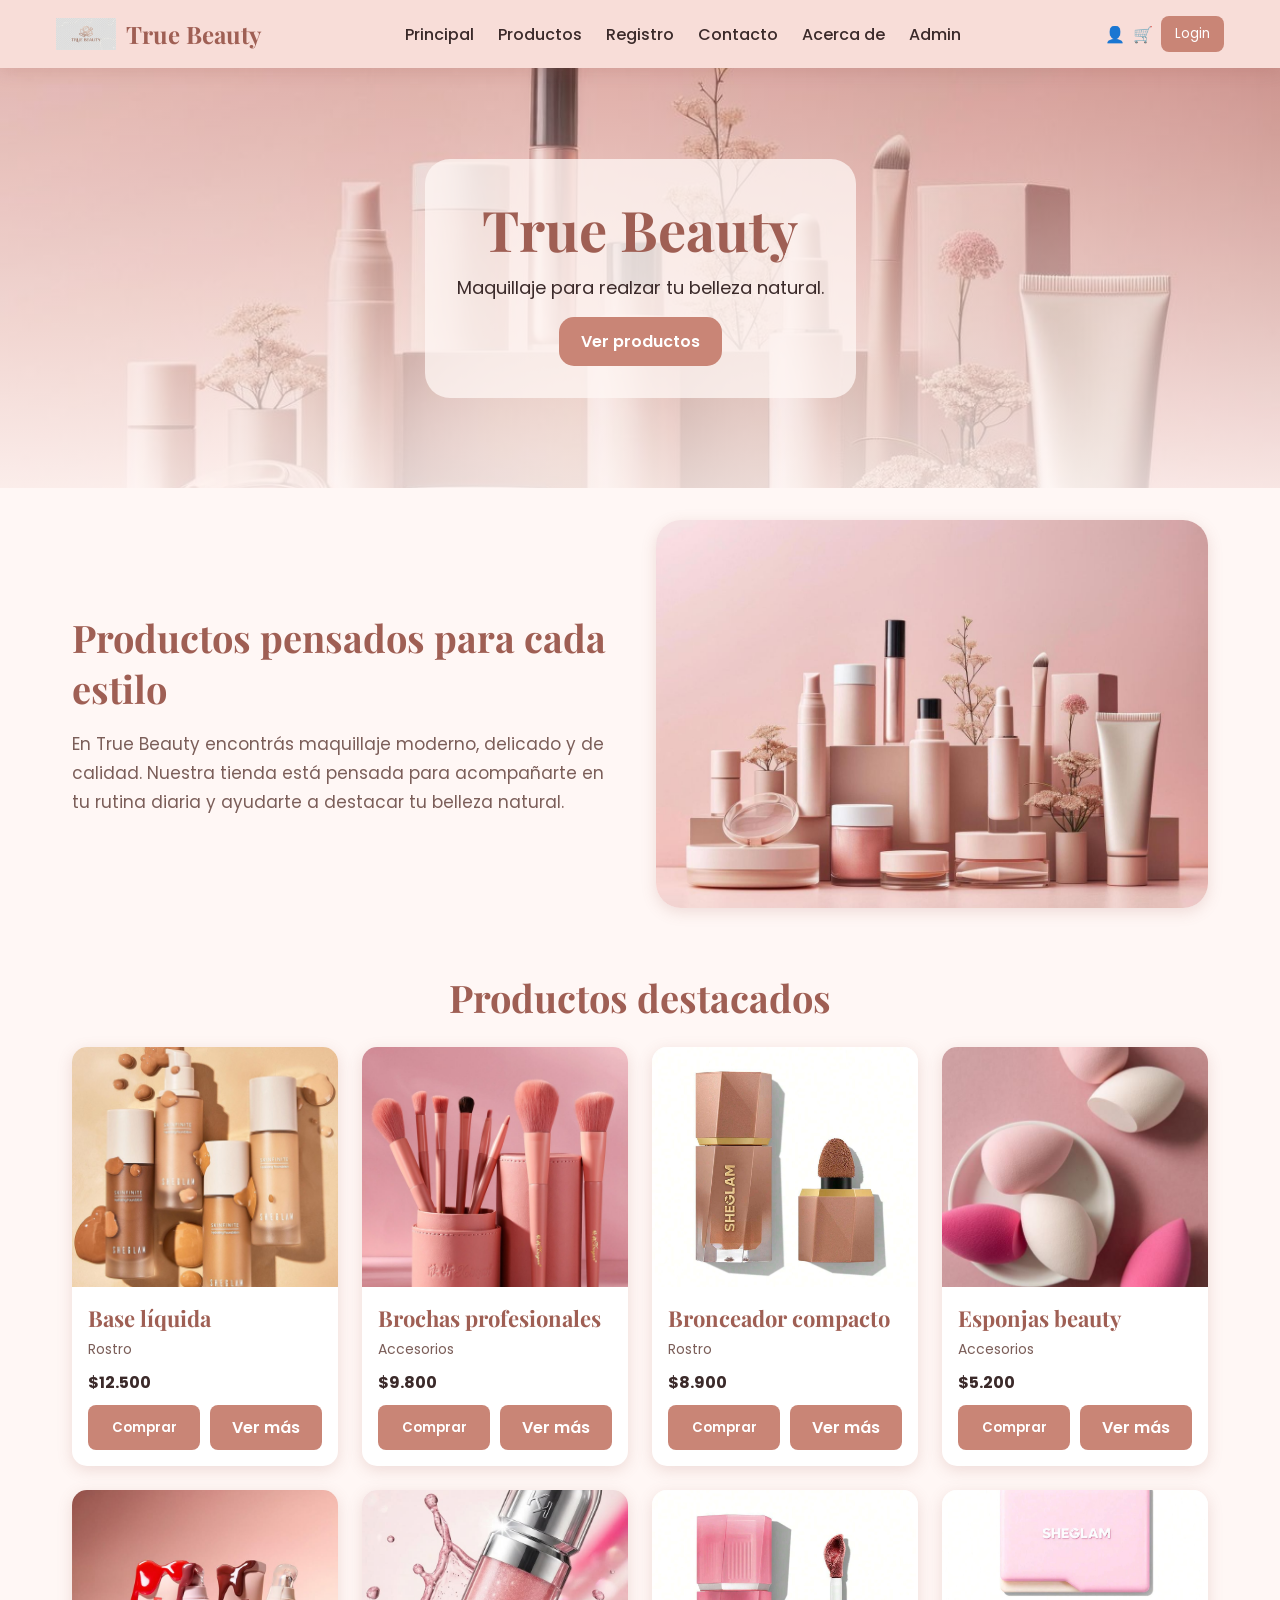
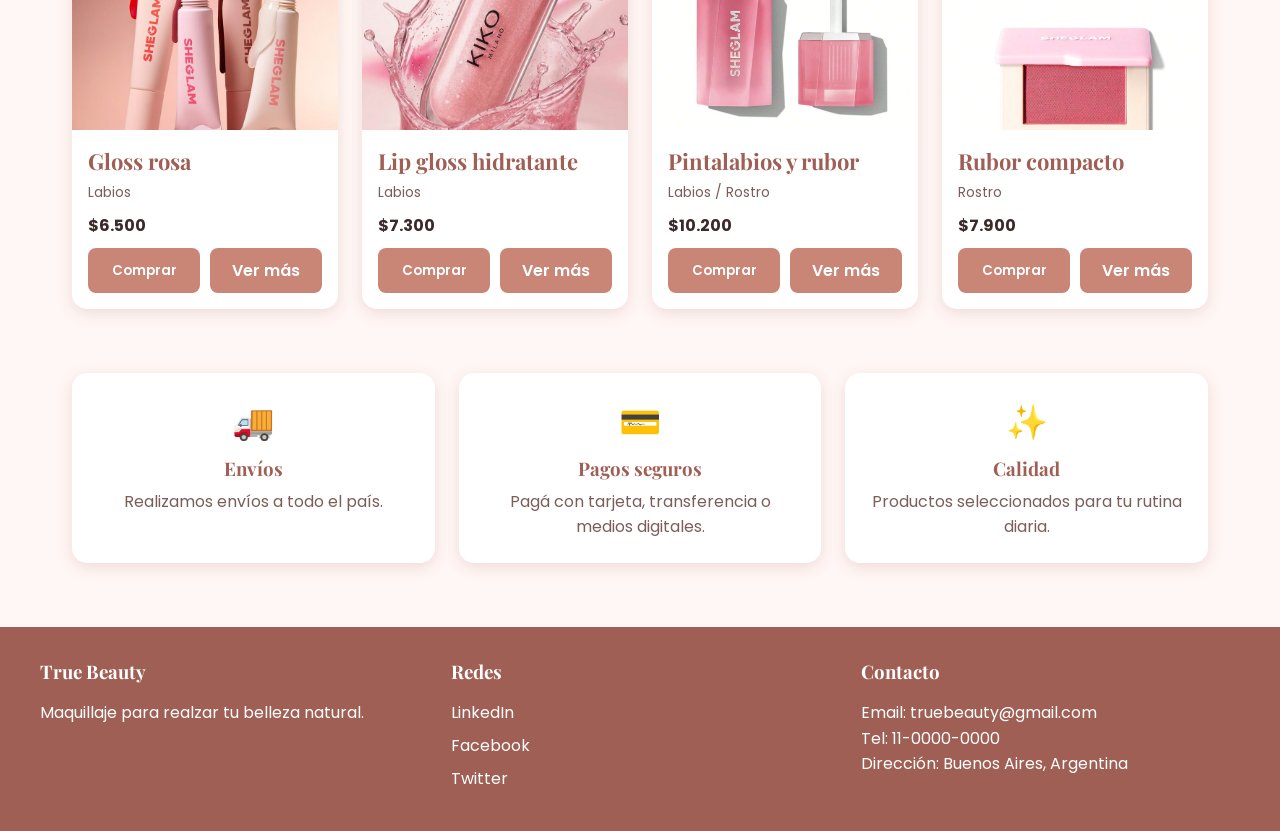
==== index.html @ c20bf040 "True Beauty" ====
<!DOCTYPE html>
<html lang="es">
<head>
  <meta charset="UTF-8">
  <meta name="viewport" content="width=device-width, initial-scale=1.0">
  <title>True Beauty | Inicio</title>

  <link rel="stylesheet" href="/css/styles.css">
  <link rel="stylesheet" href="/css/home.css">
</head>
<body>

  <header class="site-header">
    <nav class="navbar">
      <a href="/index.html" class="nav-logo">
        <img src="/assets/Imagenes/Logo-TrueBeauty.png" alt="Logo True Beauty">
        <span>True Beauty</span>
      </a>

      <ul class="nav-links">
        <li><a href="/index.html">Principal</a></li>
        <li><a href="/pages/products.html">Productos</a></li>
        <li><a href="/pages/register.html">Registro</a></li>
        <li><a href="/pages/contact.html">Contacto</a></li>
        <li><a href="/pages/about.html">Acerca de</a></li>
        <li><a href="/pages/admin-products.html">Admin</a></li>
      </ul>

      <div class="nav-actions">
        <span>👤</span>
        <span>🛒</span>
        <button class="btn-login">Login</button>
      </div>
    </nav>
  </header>

  <main>

    <section class="banner">
      <div class="banner-content">
        <h1>True Beauty</h1>
        <p>Maquillaje para realzar tu belleza natural.</p>
        <a href="/pages/products.html" class="btn-primary">Ver productos</a>
      </div>
    </section>

    <section class="hero">
      <div class="hero-text">
        <h2>Productos pensados para cada estilo</h2>
        <p>
          En True Beauty encontrás maquillaje moderno, delicado y de calidad.
          Nuestra tienda está pensada para acompañarte en tu rutina diaria y ayudarte
          a destacar tu belleza natural.
        </p>
      </div>

      <div class="hero-image">
        <img src="/assets/Imagenes/Portada.jpg" alt="Presentación de maquillaje True Beauty">
      </div>
    </section>

    <section class="featured-products">
      <h2>Productos destacados</h2>

      <div class="products-grid">

        <article class="product-card">
          <img src="/assets/Imagenes/Base.png" alt="Base líquida">

          <div class="product-info">
            <h3>Base líquida</h3>
            <p class="category">Rostro</p>
            <p class="price">$12.500</p>

            <div class="card-actions">
              <button>Comprar</button>
              <a href="/pages/product-detail.html">Ver más</a>
            </div>
          </div>
        </article>

        <article class="product-card">
          <img src="/assets/Imagenes/Brochas.png" alt="Brochas profesionales">

          <div class="product-info">
            <h3>Brochas profesionales</h3>
            <p class="category">Accesorios</p>
            <p class="price">$9.800</p>

            <div class="card-actions">
              <button>Comprar</button>
              <a href="#" class="disabled-link">Ver más</a>
            </div>
          </div>
        </article>

        <article class="product-card">
          <img src="/assets/Imagenes/Bronceador.webp" alt="Bronceador compacto">

          <div class="product-info">
            <h3>Bronceador compacto</h3>
            <p class="category">Rostro</p>
            <p class="price">$8.900</p>

            <div class="card-actions">
              <button>Comprar</button>
              <a href="#" class="disabled-link">Ver más</a>
            </div>
          </div>
        </article>

        <article class="product-card">
          <img src="/assets/Imagenes/Esponjas.png" alt="Esponjas beauty">

          <div class="product-info">
            <h3>Esponjas beauty</h3>
            <p class="category">Accesorios</p>
            <p class="price">$5.200</p>

            <div class="card-actions">
              <button>Comprar</button>
              <a href="#" class="disabled-link">Ver más</a>
            </div>
          </div>
        </article>

        <article class="product-card">
          <img src="/assets/Imagenes/Gloss.png" alt="Gloss rosa">

          <div class="product-info">
            <h3>Gloss rosa</h3>
            <p class="category">Labios</p>
            <p class="price">$6.500</p>

            <div class="card-actions">
              <button>Comprar</button>
              <a href="#" class="disabled-link">Ver más</a>
            </div>
          </div>
        </article>

        <article class="product-card">
          <img src="/assets/Imagenes/Lipgloss.png" alt="Lip gloss hidratante">

          <div class="product-info">
            <h3>Lip gloss hidratante</h3>
            <p class="category">Labios</p>
            <p class="price">$7.300</p>

            <div class="card-actions">
              <button>Comprar</button>
              <a href="#" class="disabled-link">Ver más</a>
            </div>
          </div>
        </article>

        <article class="product-card">
          <img src="/assets/Imagenes/Pintalabiosyrubor.png" alt="Pintalabios y rubor">

          <div class="product-info">
            <h3>Pintalabios y rubor</h3>
            <p class="category">Labios / Rostro</p>
            <p class="price">$10.200</p>

            <div class="card-actions">
              <button>Comprar</button>
              <a href="#" class="disabled-link">Ver más</a>
            </div>
          </div>
        </article>

        <article class="product-card">
          <img src="/assets/Imagenes/Rubor.png" alt="Rubor compacto">

          <div class="product-info">
            <h3>Rubor compacto</h3>
            <p class="category">Rostro</p>
            <p class="price">$7.900</p>

            <div class="card-actions">
              <button>Comprar</button>
              <a href="#" class="disabled-link">Ver más</a>
            </div>
          </div>
        </article>

      </div>
    </section>

    <section class="benefits">
      <article class="benefit-card">
        <span>🚚</span>
        <h3>Envíos</h3>
        <p>Realizamos envíos a todo el país.</p>
      </article>

      <article class="benefit-card">
        <span>💳</span>
        <h3>Pagos seguros</h3>
        <p>Pagá con tarjeta, transferencia o medios digitales.</p>
      </article>

      <article class="benefit-card">
        <span>✨</span>
        <h3>Calidad</h3>
        <p>Productos seleccionados para tu rutina diaria.</p>
      </article>
    </section>

  </main>

  <footer class="site-footer">
    <div class="footer-content">

      <div class="footer-column">
        <h3>True Beauty</h3>
        <p>Maquillaje para realzar tu belleza natural.</p>
      </div>

      <div class="footer-column">
        <h3>Redes</h3>
        <a href="#">LinkedIn</a>
        <a href="#">Facebook</a>
        <a href="#">Twitter</a>
      </div>

      <div class="footer-column">
        <h3>Contacto</h3>
        <p>Email: truebeauty@gmail.com</p>
        <p>Tel: 11-0000-0000</p>
        <p>Dirección: Buenos Aires, Argentina</p>
      </div>

    </div>
  </footer>

</body>
</html>
---- css/styles.css ----
@import url('https://fonts.googleapis.com/css2?family=Playfair+Display:wght@500;600;700&family=Poppins:wght@300;400;500;600&display=swap');

:root {
  --color-primary: #c98576;
  --color-primary-dark: #9f5f54;
  --color-primary-light: #e8b7ad;

  --color-bg: #fff7f5;
  --color-bg-secondary: #f8ddd8;
  --color-card: #ffffff;

  --color-text: #3b2a2a;
  --color-text-light: #7b5e59;
  --color-white: #ffffff;

  --color-border: #efd0ca;
  --color-hover: #f3c6bd;
  --color-shadow: rgba(159, 95, 84, 0.18);

  --font-title: "Playfair Display", serif;
  --font-text: "Poppins", sans-serif;

  --radius-sm: 8px;
  --radius-md: 15px;
  --radius-lg: 25px;

  --spacing-sm: 8px;
  --spacing-md: 16px;
  --spacing-lg: 24px;
  --spacing-xl: 32px;

  --shadow-card: 0 4px 15px var(--color-shadow);
  --shadow-hover: 0 8px 25px rgba(159, 95, 84, 0.28);

  --transition: 0.3s ease;
}

* {
  margin: 0;
  padding: 0;
  box-sizing: border-box;
}

html {
  scroll-behavior: smooth;
}

body {
  font-family: var(--font-text);
  background-color: var(--color-bg);
  color: var(--color-text);
}

img {
  max-width: 100%;
  display: block;
}

a {
  text-decoration: none;
  color: inherit;
}

ul {
  list-style: none;
}

button {
  font-family: var(--font-text);
}

/* HEADER */

.site-header {
  position: sticky;
  top: 0;
  z-index: 1000;
  background-color: var(--color-bg-secondary);
  box-shadow: var(--shadow-card);
}

.navbar {
  max-width: 1200px;
  margin: 0 auto;
  padding: var(--spacing-md);
  display: flex;
  justify-content: space-between;
  align-items: center;
  gap: var(--spacing-md);
}

.nav-logo {
  display: flex;
  align-items: center;
  gap: 10px;
  font-family: var(--font-title);
  font-size: 24px;
  color: var(--color-primary-dark);
  font-weight: 700;
}

.nav-logo img {
  width: 60px;
  height: auto;
}

.nav-links {
  display: flex;
  gap: var(--spacing-lg);
}

.nav-links a {
  font-weight: 500;
  color: var(--color-text);
  transition: var(--transition);
}

.nav-links a:hover {
  color: var(--color-primary-dark);
}

.nav-actions {
  display: flex;
  align-items: center;
  gap: var(--spacing-sm);
}

.btn-login {
  background-color: var(--color-primary);
  color: var(--color-white);
  border: none;
  padding: 8px 14px;
  border-radius: var(--radius-sm);
  cursor: pointer;
  transition: var(--transition);
}

.btn-login:hover {
  background-color: var(--color-primary-dark);
}


.btn-primary {
  display: inline-block;
  background-color: var(--color-primary);
  color: var(--color-white);
  padding: 12px 22px;
  border-radius: var(--radius-md);
  font-weight: 600;
  transition: var(--transition);
}

.btn-primary:hover {
  background-color: var(--color-primary-dark);
}




.site-footer {
  background-color: var(--color-primary-dark);
  color: var(--color-white);
  padding: var(--spacing-xl);
  margin-top: var(--spacing-xl);
}

.footer-content {
  max-width: 1200px;
  margin: 0 auto;
  display: flex;
  gap: var(--spacing-xl);
  justify-content: space-between;
}

.footer-column {
  flex: 1;
}

.footer-column h3 {
  font-family: var(--font-title);
  margin-bottom: var(--spacing-md);
}

.footer-column p {
  line-height: 1.6;
}

.footer-column a {
  display: block;
  margin-bottom: 8px;
  color: var(--color-white);
}


@media (max-width: 768px) {
  .navbar {
    flex-direction: column;
  }

  .nav-links {
    flex-wrap: wrap;
    justify-content: center;
    gap: 12px;
  }

  .nav-actions {
    justify-content: center;
  }

  .footer-content {
    flex-direction: column;
    text-align: center;
  }
}
---- css/home.css ----
.banner {
  min-height: 420px;
  background:
    linear-gradient(rgba(201, 133, 118, 0.35), rgba(255, 247, 245, 0.8)),
    url("../assets/Imagenes/Portada.jpg");
  background-size: cover;
  background-position: center;
  display: flex;
  align-items: center;
  justify-content: center;
  text-align: center;
  padding: var(--spacing-xl);
}

.banner-content {
  background-color: rgba(255, 247, 245, 0.75);
  padding: var(--spacing-xl);
  border-radius: var(--radius-lg);
}

.banner-content h1 {
  font-family: var(--font-title);
  font-size: 56px;
  color: var(--color-primary-dark);
  margin-bottom: var(--spacing-sm);
}

.banner-content p {
  font-size: 18px;
  color: var(--color-text);
  margin-bottom: var(--spacing-md);
}

.hero {
  max-width: 1200px;
  margin: 0 auto;
  padding: var(--spacing-xl);
  display: flex;
  align-items: center;
  gap: var(--spacing-xl);
}

.hero-text,
.hero-image {
  flex: 1;
}

.hero-text h2 {
  font-family: var(--font-title);
  font-size: 38px;
  color: var(--color-primary-dark);
  margin-bottom: var(--spacing-md);
}

.hero-text p {
  color: var(--color-text-light);
  line-height: 1.7;
  font-size: 17px;
}

.hero-image img {
  width: 100%;
  max-height: 480px;
  object-fit: cover;
  border-radius: var(--radius-lg);
  box-shadow: var(--shadow-card);
}

.featured-products {
  max-width: 1200px;
  margin: 0 auto;
  padding: var(--spacing-xl);
}

.featured-products h2 {
  font-family: var(--font-title);
  font-size: 38px;
  color: var(--color-primary-dark);
  margin-bottom: var(--spacing-lg);
  text-align: center;
}

.products-grid {
  display: flex;
  flex-wrap: wrap;
  gap: var(--spacing-lg);
}

.product-card {
  flex: 1 1 250px;
  background-color: var(--color-card);
  border-radius: var(--radius-md);
  box-shadow: var(--shadow-card);
  overflow: hidden;
  transition: var(--transition);
}

.product-card:hover {
  transform: translateY(-6px);
  box-shadow: var(--shadow-hover);
}

.product-card img {
  width: 100%;
  height: 240px;
  object-fit: cover;
}

.product-info {
  padding: var(--spacing-md);
}

.product-info h3 {
  font-family: var(--font-title);
  color: var(--color-primary-dark);
  font-size: 22px;
  margin-bottom: 6px;
}

.category {
  color: var(--color-text-light);
  font-size: 14px;
}

.price {
  font-weight: 700;
  margin: 10px 0;
  color: var(--color-text);
}

.card-actions {
  display: flex;
  gap: 10px;
}

.card-actions button,
.card-actions a {
  flex: 1;
  border: none;
  padding: 10px;
  border-radius: var(--radius-sm);
  background-color: var(--color-primary);
  color: var(--color-white);
  text-align: center;
  font-weight: 600;
  cursor: pointer;
  transition: var(--transition);
}

.card-actions button:hover,
.card-actions a:hover {
  background-color: var(--color-primary-dark);
}

.disabled-link {
  cursor: default;
}

.benefits {
  max-width: 1200px;
  margin: 0 auto;
  padding: var(--spacing-xl);
  display: flex;
  gap: var(--spacing-lg);
}

.benefit-card {
  flex: 1;
  background-color: var(--color-card);
  padding: var(--spacing-lg);
  text-align: center;
  border-radius: var(--radius-md);
  box-shadow: var(--shadow-card);
}

.benefit-card span {
  font-size: 34px;
}

.benefit-card h3 {
  font-family: var(--font-title);
  color: var(--color-primary-dark);
  margin: var(--spacing-sm) 0;
}

.benefit-card p {
  color: var(--color-text-light);
}

@media (max-width: 768px) {
  .banner-content h1 {
    font-size: 40px;
  }

  .hero {
    flex-direction: column;
    text-align: center;
    padding: var(--spacing-lg);
  }

  .hero-text h2 {
    font-size: 30px;
  }

  .products-grid {
    flex-direction: column;
  }

  .benefits {
    flex-direction: column;
    padding: var(--spacing-lg);
  }
}
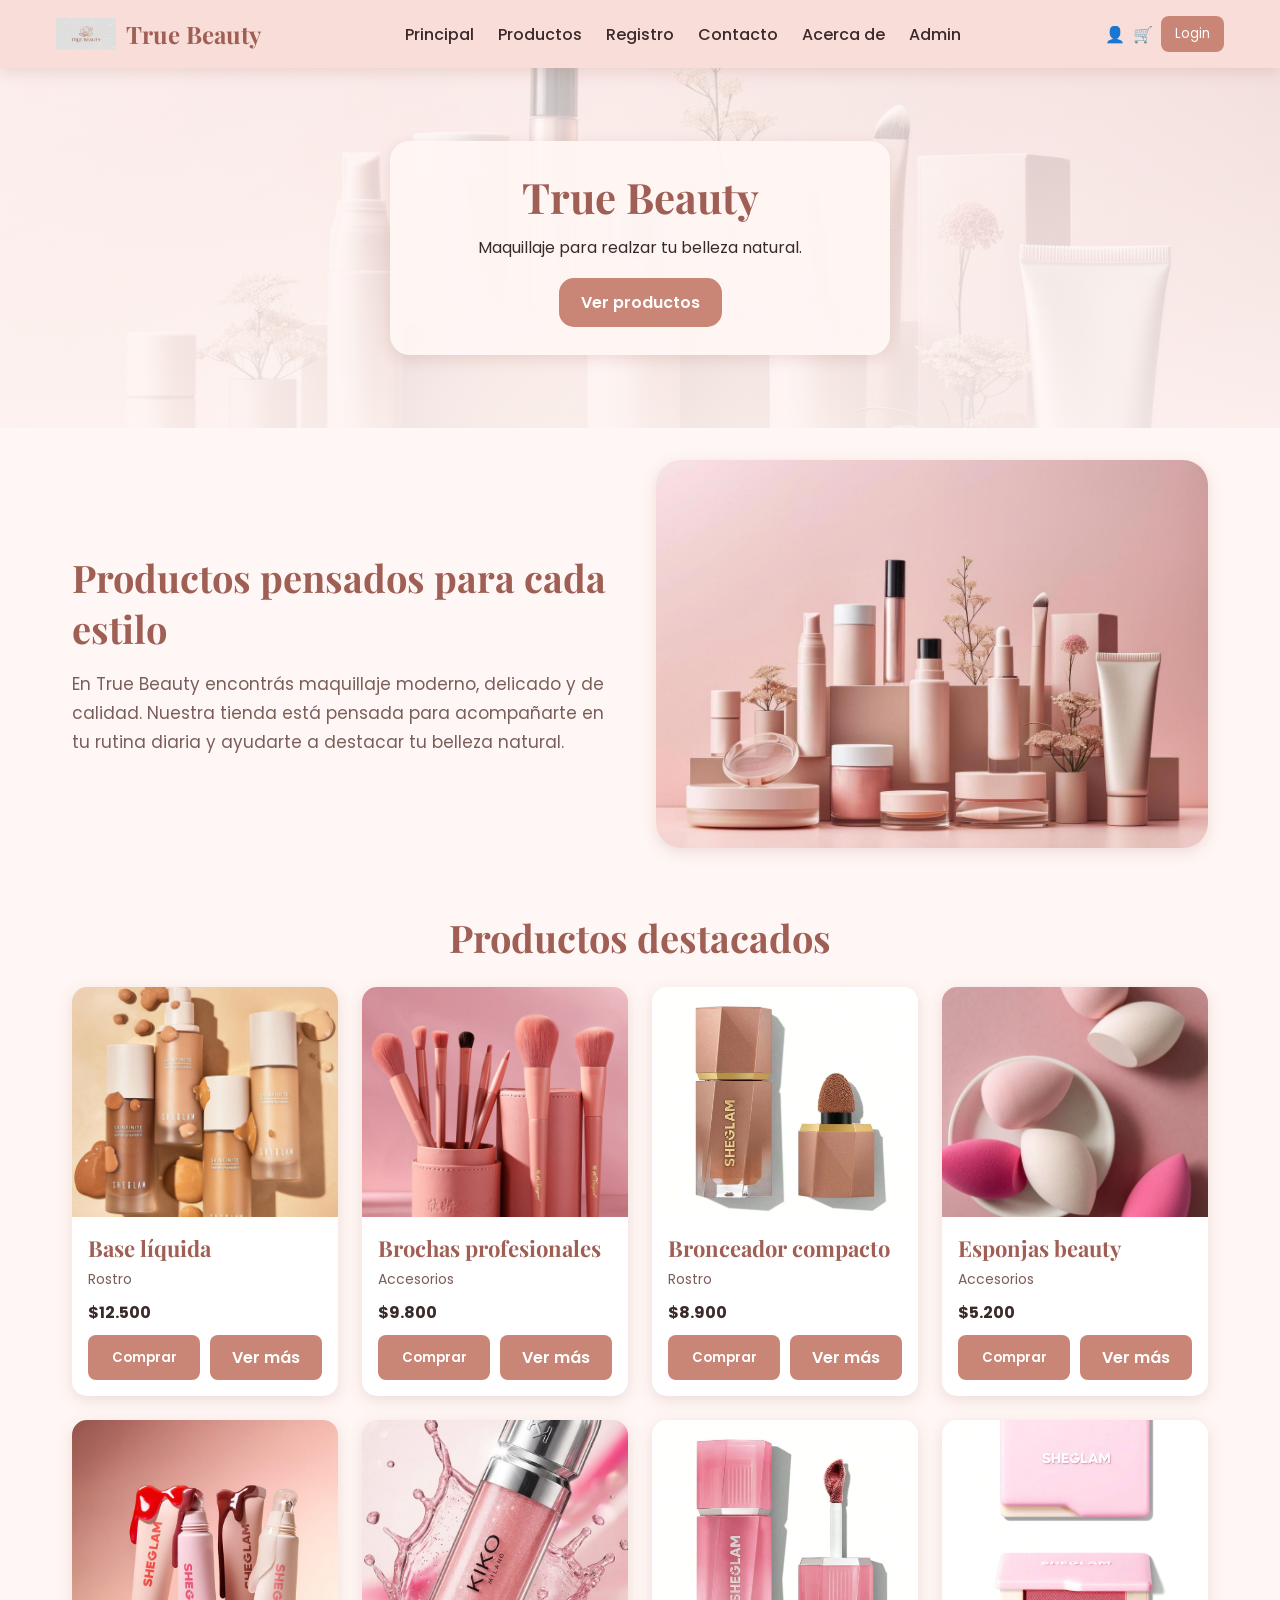
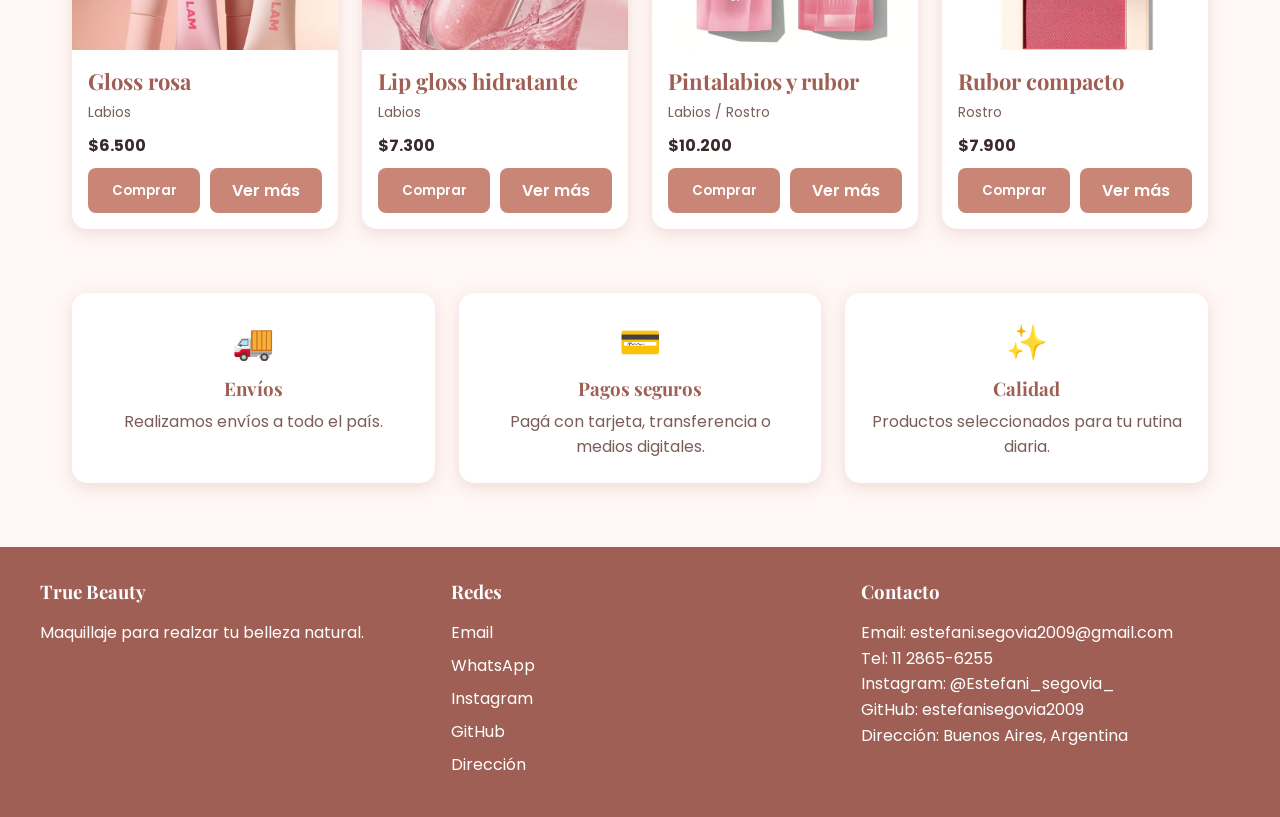
==== commit bcf2eedf: "True Beauty" ====
--- a/index.html
+++ b/index.html
@@ -36,13 +36,13 @@
 
   <main>
 
-    <section class="banner">
-      <div class="banner-content">
-        <h1>True Beauty</h1>
-        <p>Maquillaje para realzar tu belleza natural.</p>
-        <a href="/pages/products.html" class="btn-primary">Ver productos</a>
-      </div>
-    </section>
+<section class="home-banner">
+  <div class="home-banner-content">
+    <h1>True Beauty</h1>
+    <p>Maquillaje para realzar tu belleza natural.</p>
+    <a href="pages/products.html">Ver productos</a>
+  </div>
+</section>
 
     <section class="hero">
       <div class="hero-text">
@@ -209,7 +209,7 @@
 
   </main>
 
-  <footer class="site-footer">
+<footer class="site-footer">
     <div class="footer-content">
 
       <div class="footer-column">
@@ -219,15 +219,20 @@
 
       <div class="footer-column">
         <h3>Redes</h3>
-        <a href="#">LinkedIn</a>
-        <a href="#">Facebook</a>
-        <a href="#">Twitter</a>
+        <a href="#">Email</a>
+        <a href="#">WhatsApp</a>
+        <a href="#">Instagram</a>
+        <a href="#">GitHub</a>
+        <a href="#">Dirección</a>
+
       </div>
 
       <div class="footer-column">
         <h3>Contacto</h3>
-        <p>Email: truebeauty@gmail.com</p>
-        <p>Tel: 11-0000-0000</p>
+        <p>Email: estefani.segovia2009@gmail.com</p>
+        <p>Tel: 11 2865-6255</p>
+        <p>Instagram: @Estefani_segovia_</p>
+        <p>GitHub: estefanisegovia2009</p>
         <p>Dirección: Buenos Aires, Argentina</p>
       </div>
 
--- a/css/styles.css
+++ b/css/styles.css
@@ -193,18 +193,66 @@
 
 
 @media (max-width: 768px) {
+  .site-header {
+    position: sticky;
+    top: 0;
+    z-index: 1000;
+  }
+
   .navbar {
+    padding: 10px;
+    display: flex;
     flex-direction: column;
+    align-items: center;
+    gap: 10px;
+  }
+
+  .nav-logo {
+    display: flex;
+    justify-content: center;
+    align-items: center;
+    gap: 8px;
+    font-size: 18px;
+    width: 100%;
+  }
+
+  .nav-logo img {
+    width: 38px;
   }
 
   .nav-links {
+    width: 100%;
+    display: flex;
+    flex-direction: row;
     flex-wrap: wrap;
     justify-content: center;
-    gap: 12px;
+    gap: 8px 10px;
+  }
+
+  .nav-links li {
+    display: inline-block;
+  }
+
+  .nav-links a {
+    font-size: 13px;
+    white-space: nowrap;
   }
 
   .nav-actions {
+    width: 100%;
+    display: flex;
     justify-content: center;
+    align-items: center;
+    gap: 10px;
+  }
+
+  .nav-actions span {
+    font-size: 15px;
+  }
+
+  .btn-login {
+    padding: 7px 12px;
+    font-size: 13px;
   }
 
   .footer-content {
--- a/css/home.css
+++ b/css/home.css
@@ -1,34 +1,100 @@
 .banner {
-  min-height: 420px;
+  min-height: 360px;
   background:
-    linear-gradient(rgba(201, 133, 118, 0.35), rgba(255, 247, 245, 0.8)),
+    linear-gradient(rgba(255, 247, 245, 0.75), rgba(255, 247, 245, 0.9)),
     url("../assets/Imagenes/Portada.jpg");
   background-size: cover;
   background-position: center;
   display: flex;
+  justify-content: center;
   align-items: center;
+  text-align: center;
+  padding: 32px 16px;
+}
+
+.banner-content {
+  background-color: rgba(255, 247, 245, 0.95);
+  padding: 24px;
+  border-radius: 20px;
+  box-shadow: var(--shadow-card);
+  max-width: 500px;
+  width: 90%;
+}
+
+.banner-content h1 {
+  font-family: var(--font-title);
+  font-size: 42px;
+  color: var(--color-primary-dark);
+  margin-bottom: 10px;
+}
+
+.banner-content p {
+  color: var(--color-text);
+  font-size: 16px;
+  margin-bottom: 18px;
+}
+
+.banner-content .btn-primary {
+  display: inline-block;
+  background-color: var(--color-primary);
+  color: var(--color-white);
+  padding: 12px 22px;
+  border-radius: var(--radius-md);
+  font-weight: 600;
+}
+
+.banner-content .btn-primary:hover {
+  background-color: var(--color-primary-dark);
+}
+
+.home-banner {
+  min-height: 360px;
+  background-color: #f8ddd8;
+  background-image:
+    linear-gradient(rgba(255, 247, 245, 0.75), rgba(255, 247, 245, 0.9)),
+    url("../assets/Imagenes/Portada.jpg");
+  background-size: cover;
+  background-position: center;
+  display: flex;
   justify-content: center;
-  text-align: center;
-  padding: var(--spacing-xl);
-}
-
-.banner-content {
-  background-color: rgba(255, 247, 245, 0.75);
-  padding: var(--spacing-xl);
-  border-radius: var(--radius-lg);
-}
-
-.banner-content h1 {
-  font-family: var(--font-title);
-  font-size: 56px;
-  color: var(--color-primary-dark);
-  margin-bottom: var(--spacing-sm);
-}
-
-.banner-content p {
-  font-size: 18px;
+  align-items: center;
+  text-align: center;
+  padding: 32px 16px;
+}
+
+.home-banner-content {
+  background-color: rgba(255, 247, 245, 0.95);
+  padding: 28px;
+  border-radius: 20px;
+  box-shadow: var(--shadow-card);
+  max-width: 500px;
+  width: 90%;
+}
+
+.home-banner-content h1 {
+  font-family: var(--font-title);
+  font-size: 42px;
+  color: var(--color-primary-dark);
+  margin-bottom: 10px;
+}
+
+.home-banner-content p {
   color: var(--color-text);
-  margin-bottom: var(--spacing-md);
+  font-size: 16px;
+  margin-bottom: 18px;
+}
+
+.home-banner-content a {
+  display: inline-block;
+  background-color: var(--color-primary);
+  color: var(--color-white);
+  padding: 12px 22px;
+  border-radius: var(--radius-md);
+  font-weight: 600;
+}
+
+.home-banner-content a:hover {
+  background-color: var(--color-primary-dark);
 }
 
 .hero {
@@ -60,7 +126,7 @@
 
 .hero-image img {
   width: 100%;
-  max-height: 480px;
+  max-height: 420px;
   object-fit: cover;
   border-radius: var(--radius-lg);
   box-shadow: var(--shadow-card);
@@ -84,10 +150,12 @@
   display: flex;
   flex-wrap: wrap;
   gap: var(--spacing-lg);
+  justify-content: center;
 }
 
 .product-card {
   flex: 1 1 250px;
+  max-width: 280px;
   background-color: var(--color-card);
   border-radius: var(--radius-md);
   box-shadow: var(--shadow-card);
@@ -102,7 +170,7 @@
 
 .product-card img {
   width: 100%;
-  height: 240px;
+  height: 230px;
   object-fit: cover;
 }
 
@@ -188,26 +256,113 @@
 }
 
 @media (max-width: 768px) {
-  .banner-content h1 {
-    font-size: 40px;
+  .banner,
+  .home-banner {
+    min-height: 280px;
+    padding: 20px 12px;
+  }
+
+  .banner-content,
+  .home-banner-content {
+    padding: 18px;
+    width: 92%;
+  }
+
+  .banner-content h1,
+  .home-banner-content h1 {
+    font-size: 32px;
+  }
+
+  .banner-content p,
+  .home-banner-content p {
+    font-size: 15px;
   }
 
   .hero {
     flex-direction: column;
     text-align: center;
-    padding: var(--spacing-lg);
+    padding: 20px 12px;
+    gap: 16px;
   }
 
   .hero-text h2 {
+    font-size: 28px;
+  }
+
+  .hero-image img {
+    max-height: 220px;
+    object-fit: cover;
+  }
+
+  .featured-products {
+    padding: 20px 12px;
+  }
+
+  .featured-products h2 {
     font-size: 30px;
+    margin-bottom: 18px;
   }
 
   .products-grid {
+    display: flex;
     flex-direction: column;
+    align-items: center;
+    gap: 20px;
+  }
+
+  .product-card {
+    width: 100%;
+    max-width: 330px;
+    height: auto;
+    overflow: visible;
+  }
+
+  .product-card img {
+    width: 100%;
+    height: 140px;
+    object-fit: contain;
+    background-color: var(--color-white);
+    padding: 8px;
+  }
+
+  .product-info {
+    display: block;
+    padding: 14px;
+    text-align: center;
+  }
+
+  .product-info h3 {
+    font-size: 20px;
+    margin-bottom: 6px;
+  }
+
+  .category {
+    font-size: 14px;
+    margin-bottom: 6px;
+  }
+
+  .price {
+    margin: 8px 0 12px;
+  }
+
+  .card-actions {
+    display: flex;
+    flex-direction: column;
+    gap: 8px;
+    width: 100%;
+  }
+
+  .card-actions button,
+  .card-actions a {
+    display: block;
+    width: 100%;
+    padding: 11px;
+    font-size: 14px;
+    min-height: 42px;
   }
 
   .benefits {
     flex-direction: column;
-    padding: var(--spacing-lg);
+    padding: 20px 12px;
   }
 }
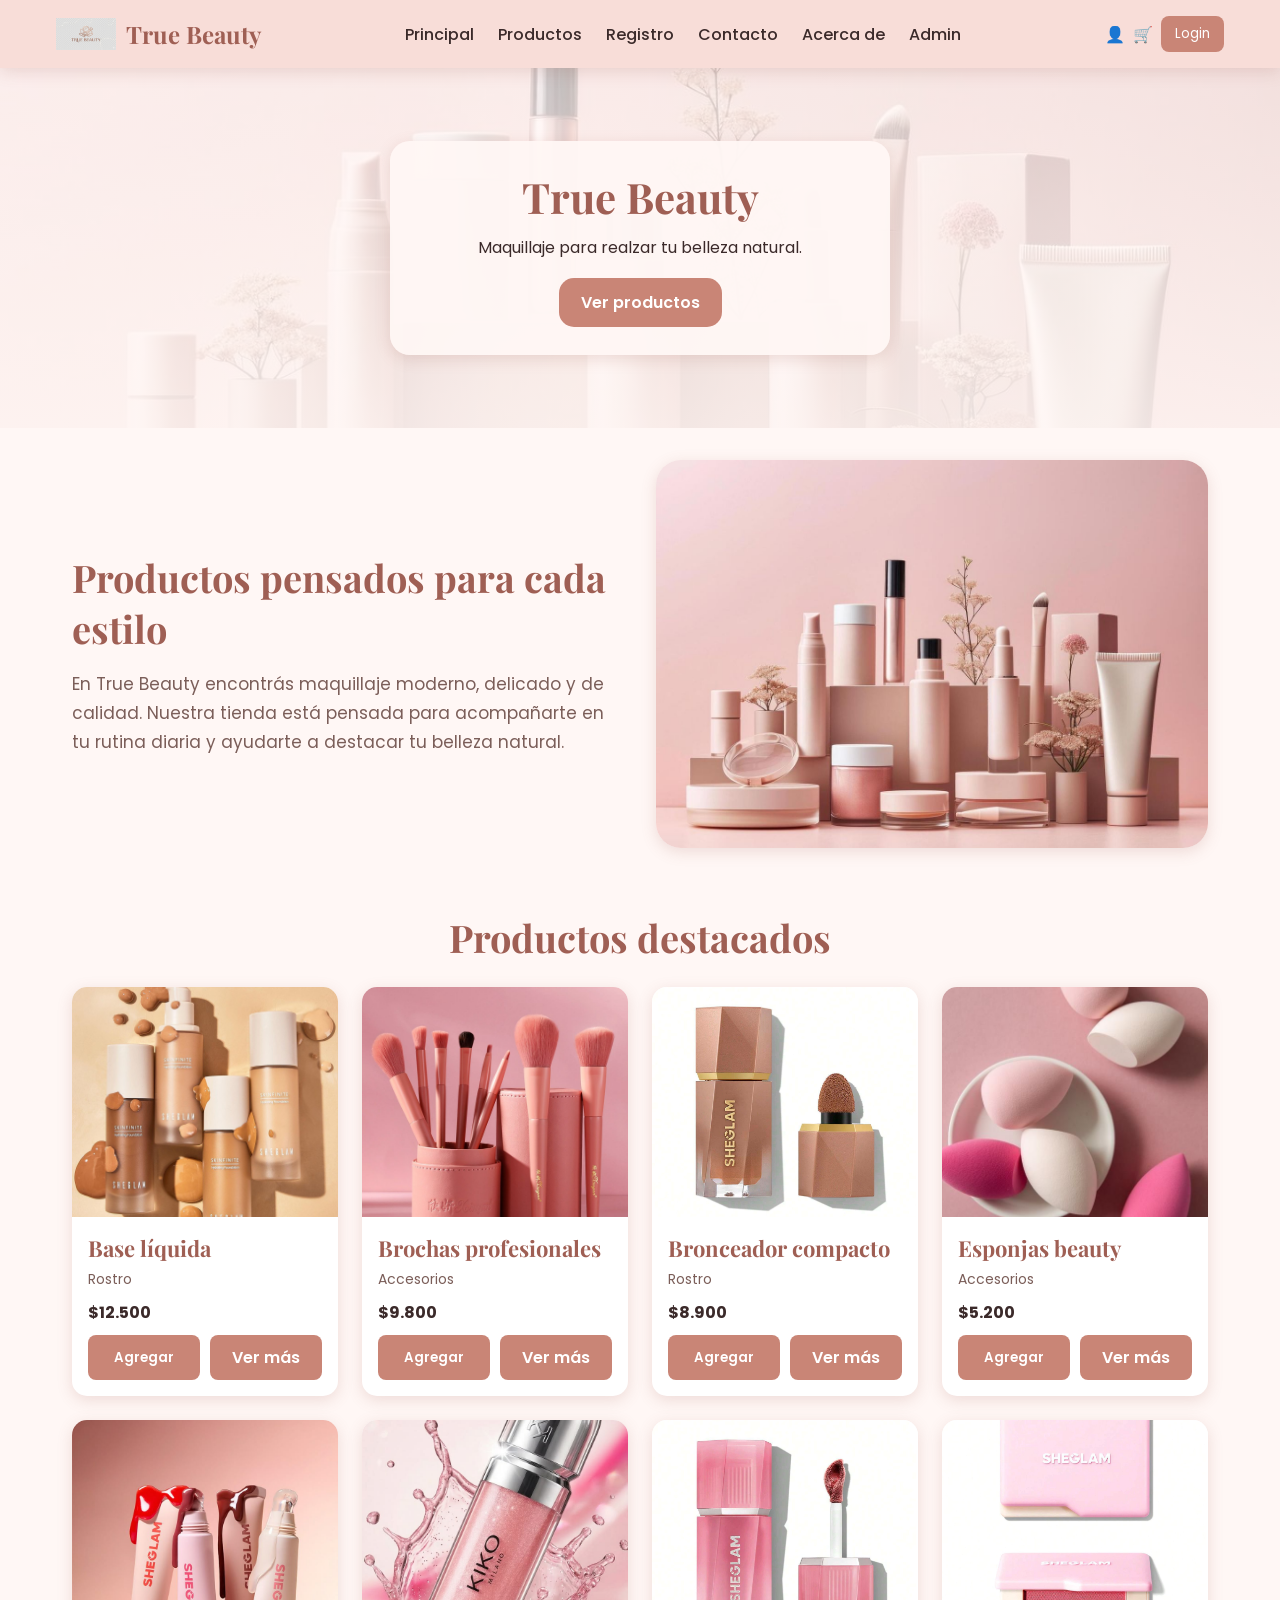
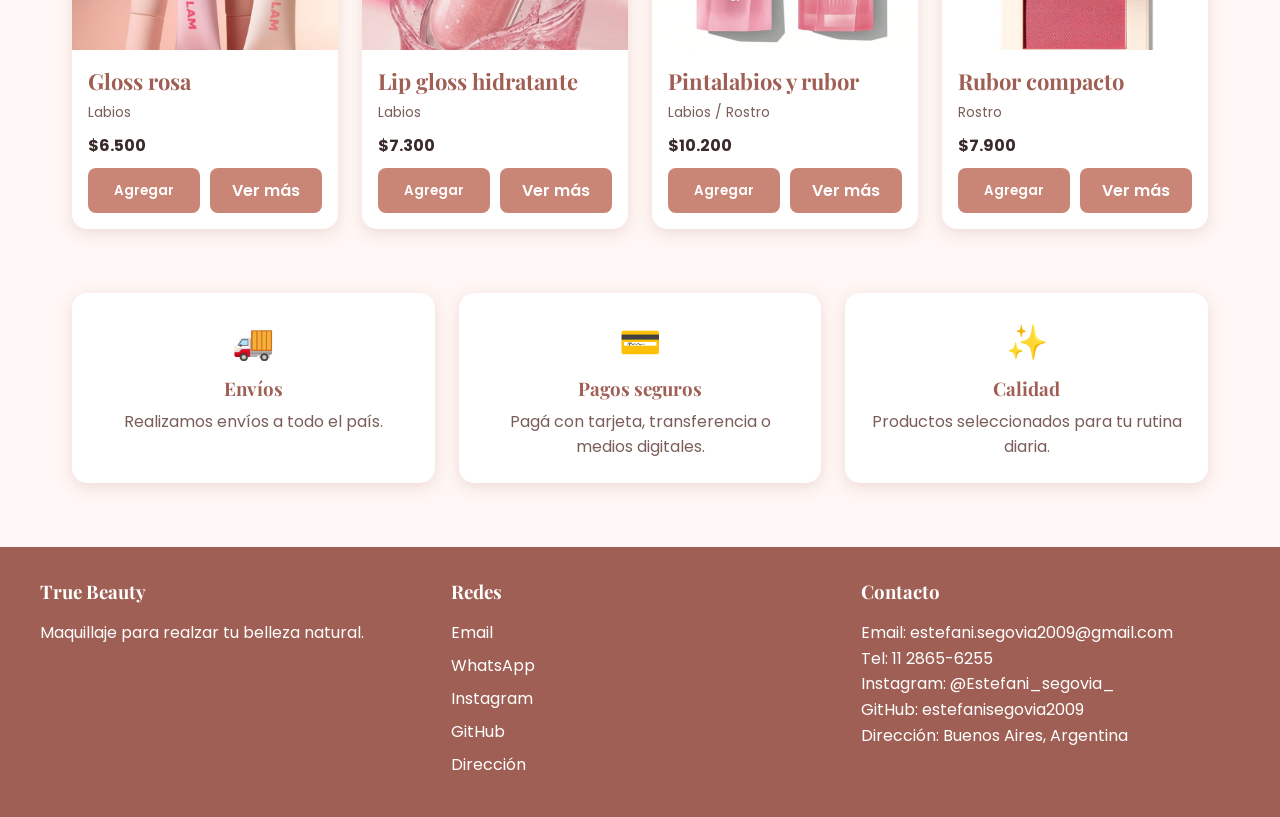
==== commit fa7e8d3c: "True Beauty" ====
--- a/index.html
+++ b/index.html
@@ -5,25 +5,25 @@
   <meta name="viewport" content="width=device-width, initial-scale=1.0">
   <title>True Beauty | Inicio</title>
 
-  <link rel="stylesheet" href="/css/styles.css">
-  <link rel="stylesheet" href="/css/home.css">
+  <link rel="stylesheet" href="css/styles.css">
+  <link rel="stylesheet" href="css/home.css">
 </head>
 <body>
 
   <header class="site-header">
     <nav class="navbar">
-      <a href="/index.html" class="nav-logo">
-        <img src="/assets/Imagenes/Logo-TrueBeauty.png" alt="Logo True Beauty">
+      <a href="index.html" class="nav-logo">
+        <img src="assets/Imagenes/Logo-TrueBeauty.png" alt="Logo True Beauty">
         <span>True Beauty</span>
       </a>
 
       <ul class="nav-links">
-        <li><a href="/index.html">Principal</a></li>
-        <li><a href="/pages/products.html">Productos</a></li>
-        <li><a href="/pages/register.html">Registro</a></li>
-        <li><a href="/pages/contact.html">Contacto</a></li>
-        <li><a href="/pages/about.html">Acerca de</a></li>
-        <li><a href="/pages/admin-products.html">Admin</a></li>
+        <li><a href="index.html">Principal</a></li>
+        <li><a href="pages/products.html">Productos</a></li>
+        <li><a href="pages/register.html">Registro</a></li>
+        <li><a href="pages/contact.html">Contacto</a></li>
+        <li><a href="pages/about.html">Acerca de</a></li>
+        <li><a href="pages/admin-products.html">Admin</a></li>
       </ul>
 
       <div class="nav-actions">
@@ -65,7 +65,7 @@
       <div class="products-grid">
 
         <article class="product-card">
-          <img src="/assets/Imagenes/Base.png" alt="Base líquida">
+          <img src="assets/Imagenes/Base.png" alt="Base líquida">
 
           <div class="product-info">
             <h3>Base líquida</h3>
@@ -73,14 +73,14 @@
             <p class="price">$12.500</p>
 
             <div class="card-actions">
-              <button>Comprar</button>
-              <a href="/pages/product-detail.html">Ver más</a>
-            </div>
-          </div>
-        </article>
-
-        <article class="product-card">
-          <img src="/assets/Imagenes/Brochas.png" alt="Brochas profesionales">
+              <button>Agregar</button>
+              <a href="pages/product-detail.html">Ver más</a>
+            </div>
+          </div>
+        </article>
+
+        <article class="product-card">
+          <img src="assets/Imagenes/Brochas.png" alt="Brochas profesionales">
 
           <div class="product-info">
             <h3>Brochas profesionales</h3>
@@ -88,14 +88,14 @@
             <p class="price">$9.800</p>
 
             <div class="card-actions">
-              <button>Comprar</button>
-              <a href="#" class="disabled-link">Ver más</a>
-            </div>
-          </div>
-        </article>
-
-        <article class="product-card">
-          <img src="/assets/Imagenes/Bronceador.webp" alt="Bronceador compacto">
+              <button>Agregar</button>
+              <a href="#" class="disabled-link">Ver más</a>
+            </div>
+          </div>
+        </article>
+
+        <article class="product-card">
+          <img src="assets/Imagenes/Bronceador.webp" alt="Bronceador compacto">
 
           <div class="product-info">
             <h3>Bronceador compacto</h3>
@@ -103,14 +103,14 @@
             <p class="price">$8.900</p>
 
             <div class="card-actions">
-              <button>Comprar</button>
-              <a href="#" class="disabled-link">Ver más</a>
-            </div>
-          </div>
-        </article>
-
-        <article class="product-card">
-          <img src="/assets/Imagenes/Esponjas.png" alt="Esponjas beauty">
+              <button>Agregar</button>
+              <a href="#" class="disabled-link">Ver más</a>
+            </div>
+          </div>
+        </article>
+
+        <article class="product-card">
+          <img src="assets/Imagenes/Esponjas.png" alt="Esponjas beauty">
 
           <div class="product-info">
             <h3>Esponjas beauty</h3>
@@ -118,14 +118,14 @@
             <p class="price">$5.200</p>
 
             <div class="card-actions">
-              <button>Comprar</button>
-              <a href="#" class="disabled-link">Ver más</a>
-            </div>
-          </div>
-        </article>
-
-        <article class="product-card">
-          <img src="/assets/Imagenes/Gloss.png" alt="Gloss rosa">
+              <button>Agregar</button>
+              <a href="#" class="disabled-link">Ver más</a>
+            </div>
+          </div>
+        </article>
+
+        <article class="product-card">
+          <img src="assets/Imagenes/Gloss.png" alt="Gloss rosa">
 
           <div class="product-info">
             <h3>Gloss rosa</h3>
@@ -133,14 +133,14 @@
             <p class="price">$6.500</p>
 
             <div class="card-actions">
-              <button>Comprar</button>
-              <a href="#" class="disabled-link">Ver más</a>
-            </div>
-          </div>
-        </article>
-
-        <article class="product-card">
-          <img src="/assets/Imagenes/Lipgloss.png" alt="Lip gloss hidratante">
+              <button>Agregar</button>
+              <a href="#" class="disabled-link">Ver más</a>
+            </div>
+          </div>
+        </article>
+
+        <article class="product-card">
+          <img src="assets/Imagenes/Lipgloss.png" alt="Lip gloss hidratante">
 
           <div class="product-info">
             <h3>Lip gloss hidratante</h3>
@@ -148,14 +148,14 @@
             <p class="price">$7.300</p>
 
             <div class="card-actions">
-              <button>Comprar</button>
-              <a href="#" class="disabled-link">Ver más</a>
-            </div>
-          </div>
-        </article>
-
-        <article class="product-card">
-          <img src="/assets/Imagenes/Pintalabiosyrubor.png" alt="Pintalabios y rubor">
+              <button>Agregar</button>
+              <a href="#" class="disabled-link">Ver más</a>
+            </div>
+          </div>
+        </article>
+
+        <article class="product-card">
+          <img src="assets/Imagenes/Pintalabiosyrubor.png" alt="Pintalabios y rubor">
 
           <div class="product-info">
             <h3>Pintalabios y rubor</h3>
@@ -163,14 +163,14 @@
             <p class="price">$10.200</p>
 
             <div class="card-actions">
-              <button>Comprar</button>
-              <a href="#" class="disabled-link">Ver más</a>
-            </div>
-          </div>
-        </article>
-
-        <article class="product-card">
-          <img src="/assets/Imagenes/Rubor.png" alt="Rubor compacto">
+              <button>Agregar</button>
+              <a href="#" class="disabled-link">Ver más</a>
+            </div>
+          </div>
+        </article>
+
+        <article class="product-card">
+          <img src="assets/Imagenes/Rubor.png" alt="Rubor compacto">
 
           <div class="product-info">
             <h3>Rubor compacto</h3>
@@ -178,7 +178,7 @@
             <p class="price">$7.900</p>
 
             <div class="card-actions">
-              <button>Comprar</button>
+              <button>Agregar</button>
               <a href="#" class="disabled-link">Ver más</a>
             </div>
           </div>
